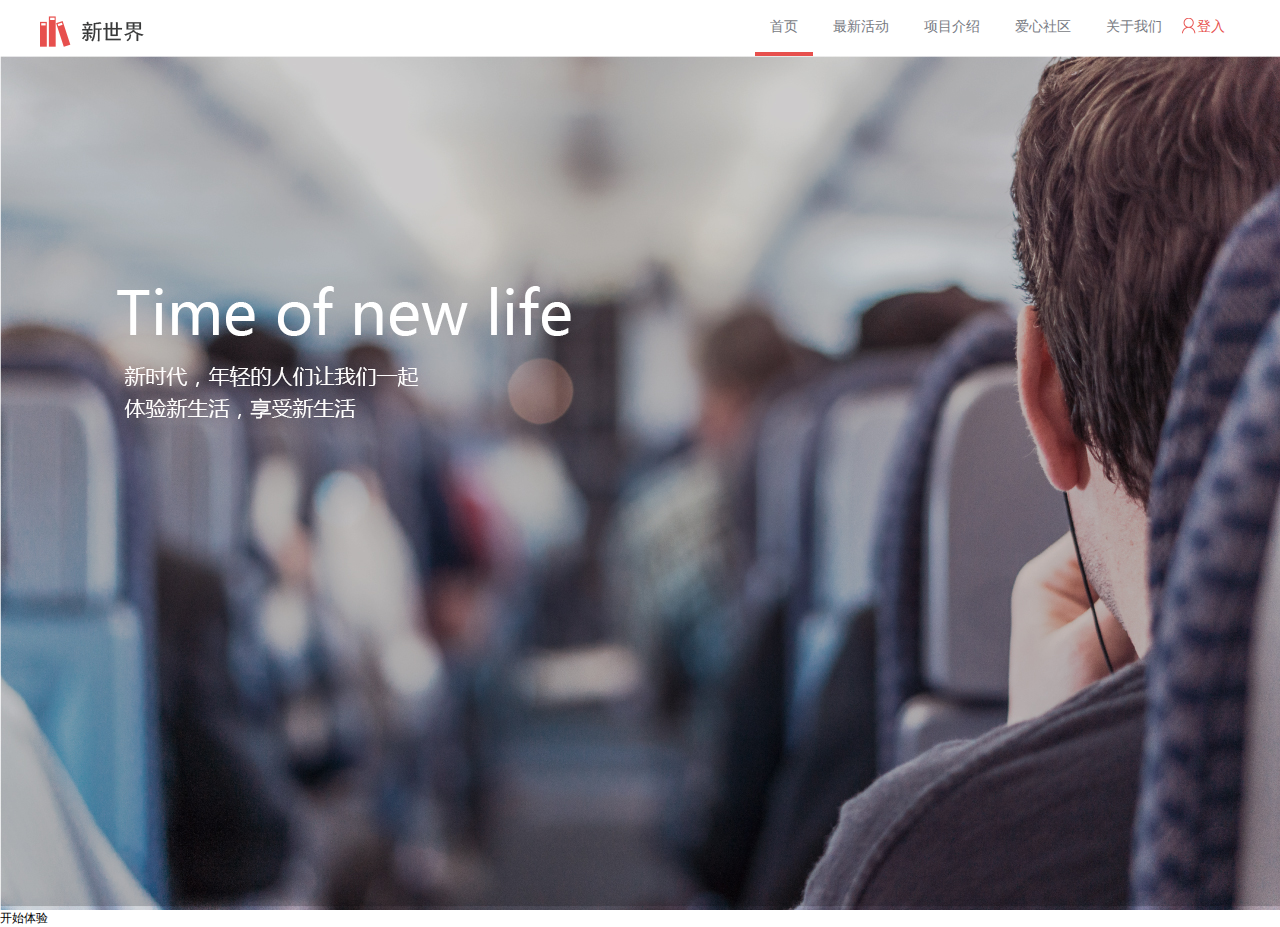
==== Task/seven/index.html @ 28fb1258 "重新提交" ====
<!DOCTYPE html PUBLIC "-//W3C//DTD XHTML 1.0 Transitional//EN" "http://www.w3.org/TR/xhtml1/DTD/xhtml1-transitional.dtd">
<html xmlns="http://www.w3.org/1999/xhtml" xml:lang="en">
<head>
	<meta http-equiv="Content-Type" content="text/html;charset=UTF-8">
	<title>task7</title>
	<link rel="stylesheet" href="css/index.css" type="text/css" />
	<link rel="stylesheet" href="css/reset.css" type="text/css" />
</head>
<body>
	<!-- 头部开始 -->
	<div class="thead">
		<h1>新世界</h1>
		<div class="nav">
			<ul>
				<li class="current"><a href="#">首页</a></li>
				<li><a href="#">最新活动</a></li>
				<li><a href="#">项目介绍</a></li>
				<li><a href="#">爱心社区</a></li>
				<li><a href="#">关于我们</a></li>
			</ul>
			<span><a href="#"><em></em>登入</a></span>
		</div>
	</div>
	<!-- 头部结束 -->
	<!-- banner开始 -->
	<div class="banner">
		<div class="pic"></div>
		<span>开始体验</span>
	</div>
	<!-- banner结束 -->
</body>
</html>
---- Task/seven/css/index.css ----
.thead{
	width: 1200px;
	height: 56px;
	margin: 0 auto;
}
.thead h1{
	width: 104px;
	height:31px;
	display: block;
	float: left;
	background: url(../img/logo.png) no-repeat;
	text-indent: -9999px;
	margin-top: 16px;
	cursor: pointer;
}
.thead .nav{
	float: right;
}
.thead ul{
	float: left;
	
}
.thead ul li{
	text-align: center;
	float: left;
	padding-left: 15px;
	padding-right: 15px;
	line-height: 40px;
	margin-top: 6px;
	padding-bottom: 6px;
	font-size: 14px;
	margin-left: 5px;
}
.thead ul li a{
	color: #787b83;
}
.thead .nav a:hover{
	color:#e7504d;
	text-decoration: none;
}
.thead ul .current{
	border-bottom: 4px solid #e7504d;
}
.thead span{
	float: right;
	text-align: center;
	float: left;
	margin-top: 6px;
	padding-left: 15px;
	padding-right: 15px;
	line-height: 40px;
	padding-bottom: 6px;
	font-size: 14px;
	margin-left: 5px;
	position: relative;
}
.thead span em{
	height: 17px;
	width: 14px;
	position: absolute;
	background: url(../img/sprint.png) no-repeat -110px -44px;
	top: 12px;
	right: 44px;

}
.thead span a{
	color: #e7504d;
}
/*头部结束*/
/*banner开始*/
.banner .pic{
	background: url(../img/banner.jpg) ;
	width: 100%;
	height:854px;

}
/*banner结束*/
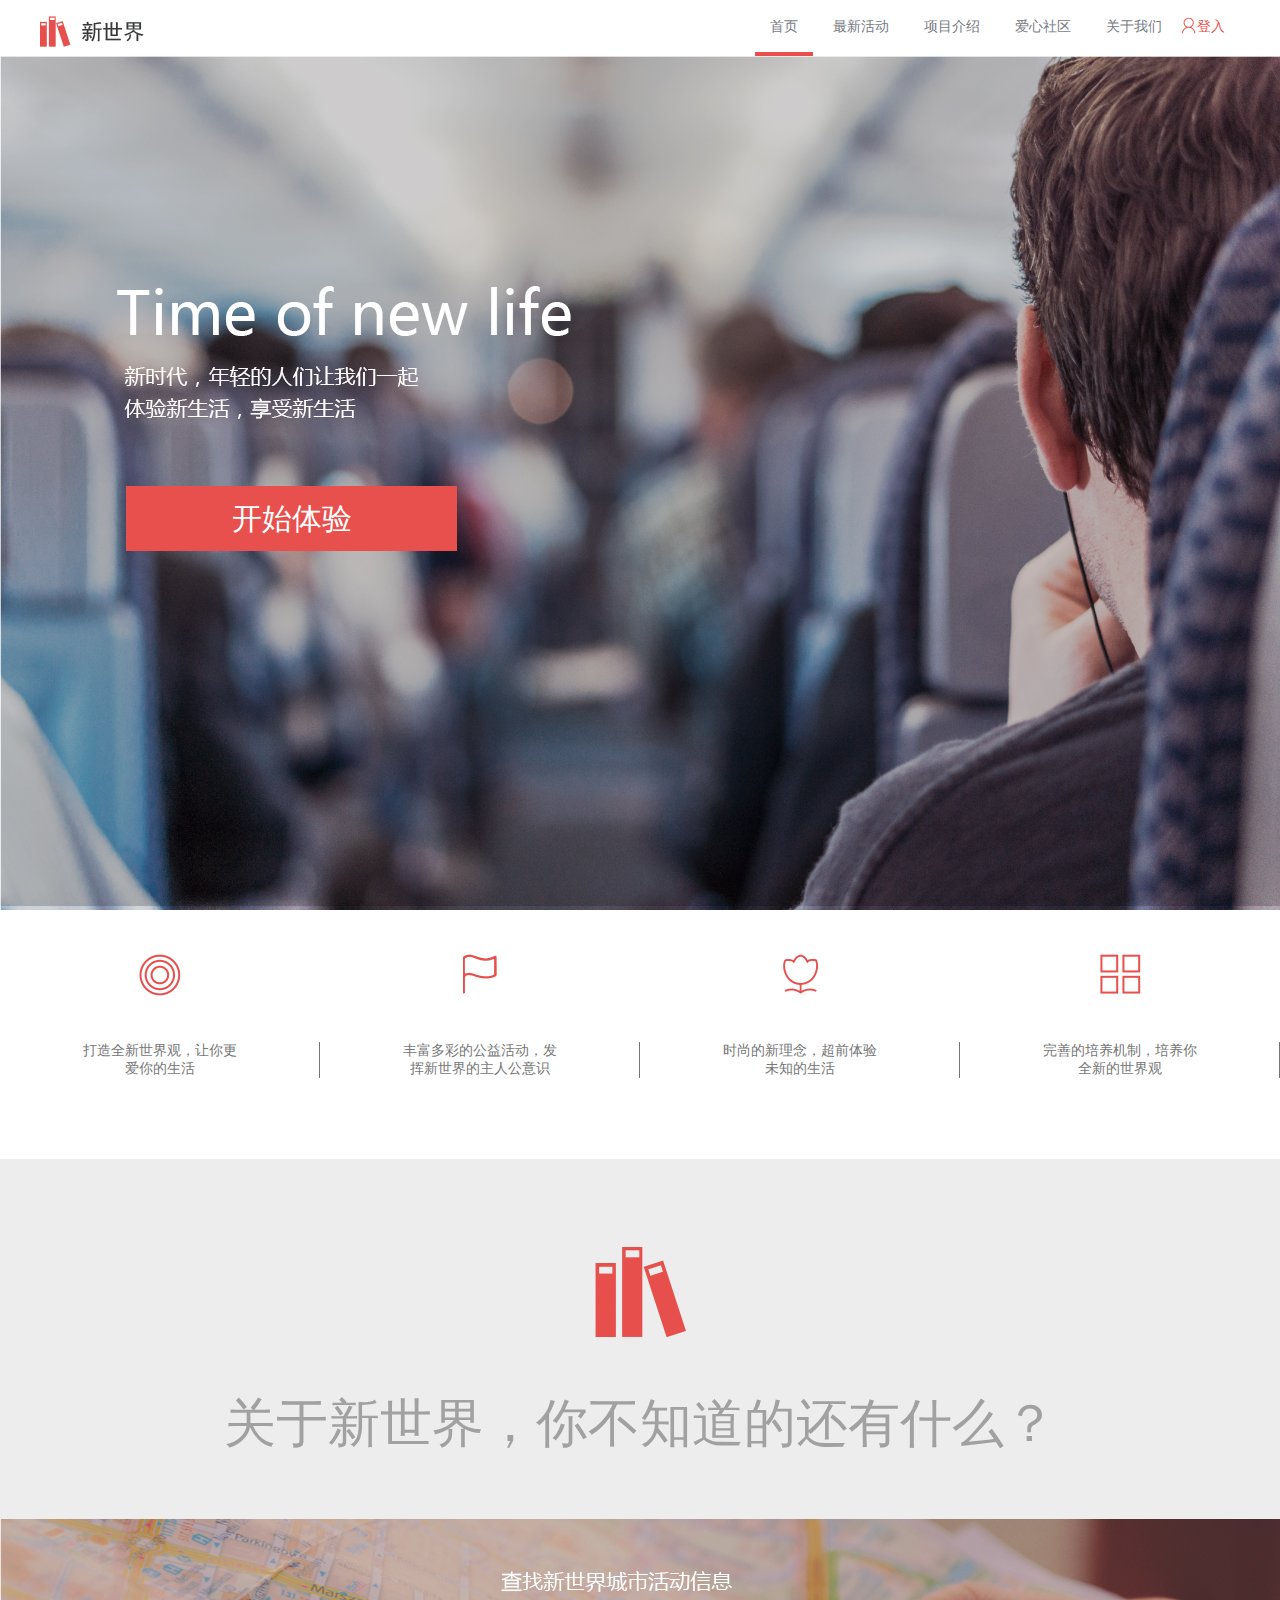
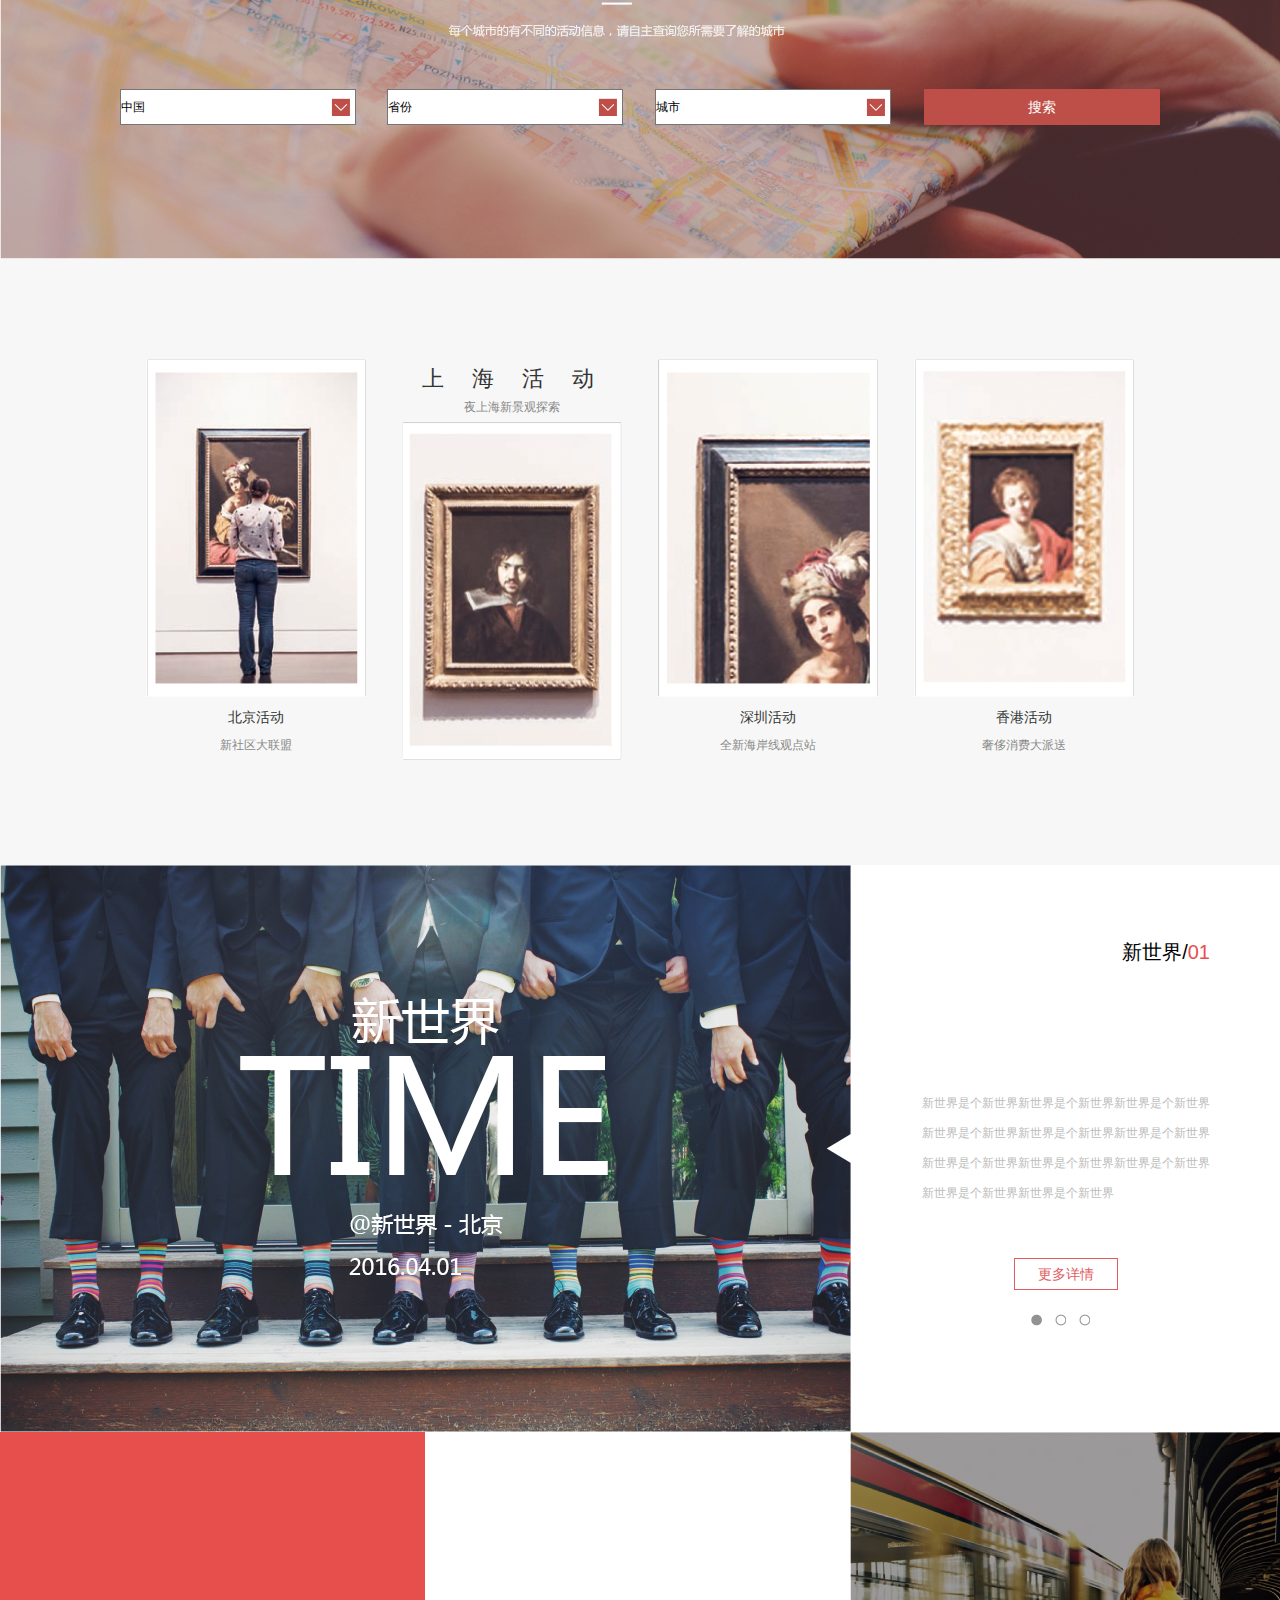
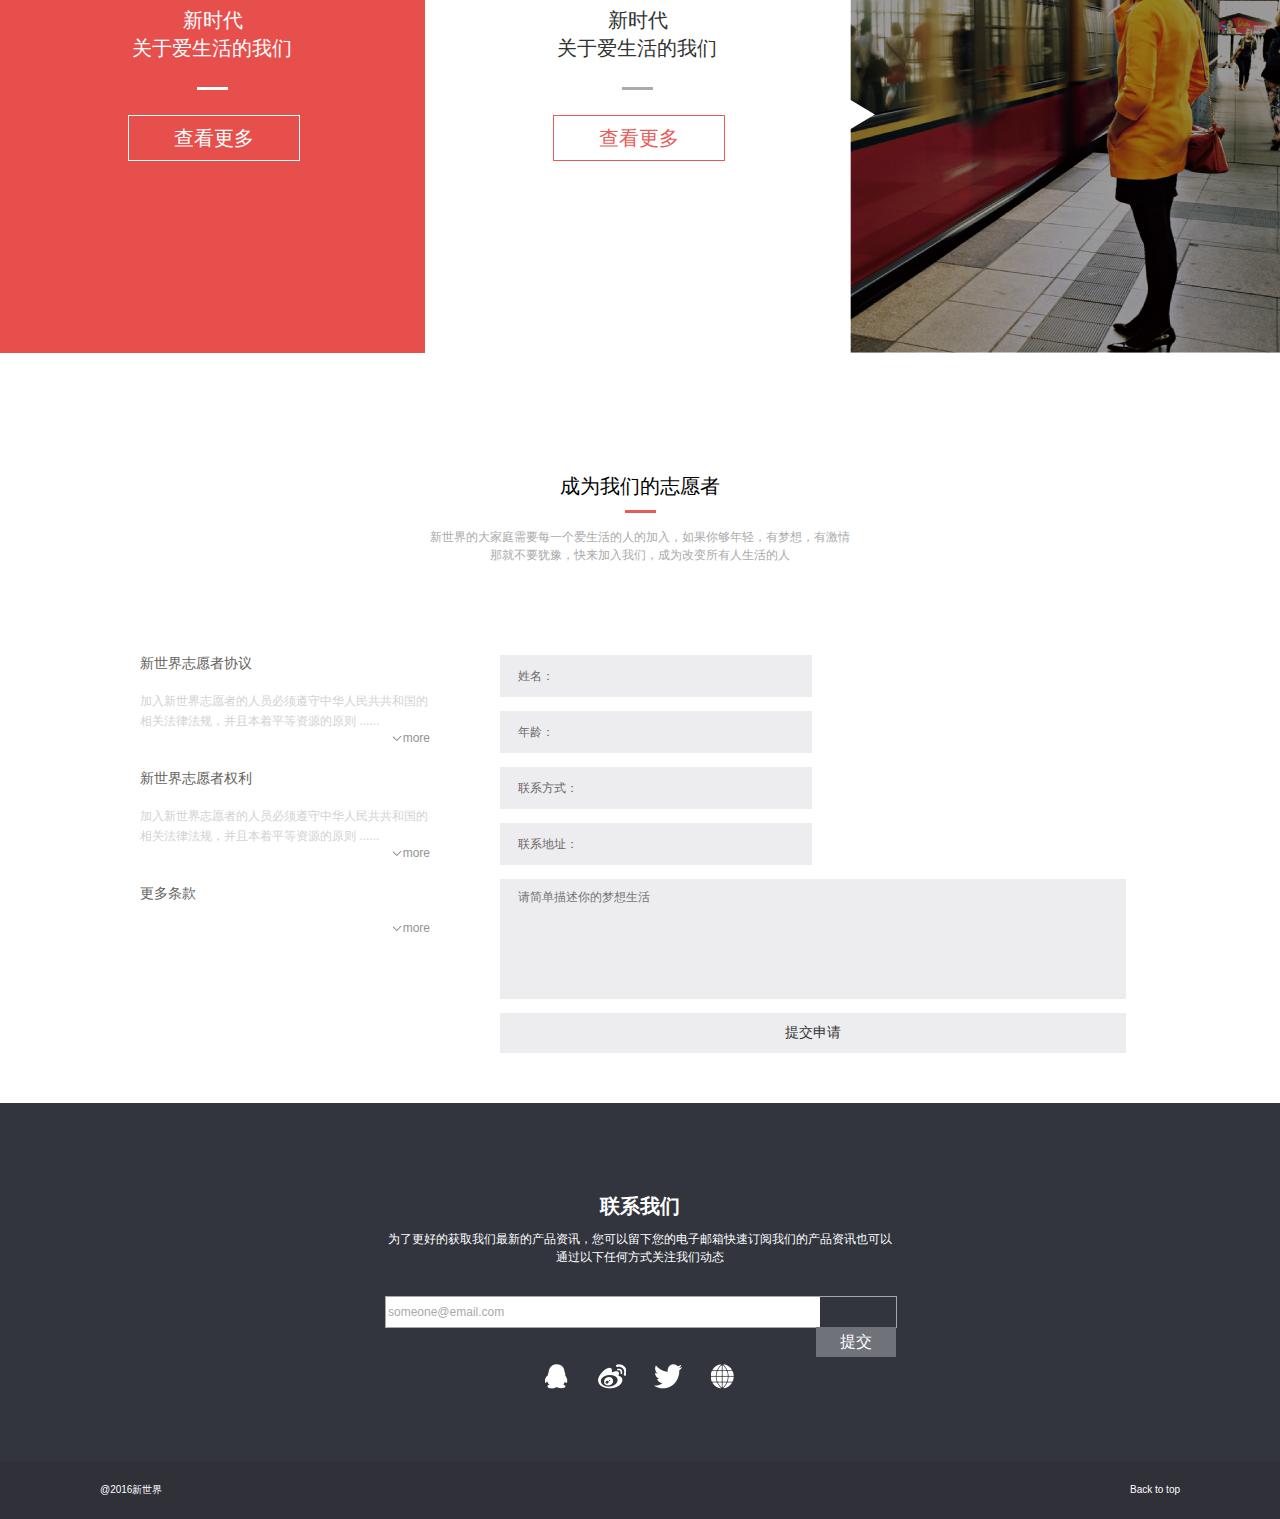
==== commit 4d6314b4: "任务七完成" ====
--- a/Task/seven/index.html
+++ b/Task/seven/index.html
@@ -12,21 +12,202 @@
 		<h1>新世界</h1>
 		<div class="nav">
 			<ul>
-				<li class="current"><a href="#">首页</a></li>
-				<li><a href="#">最新活动</a></li>
-				<li><a href="#">项目介绍</a></li>
-				<li><a href="#">爱心社区</a></li>
-				<li><a href="#">关于我们</a></li>
-			</ul>
-			<span><a href="#"><em></em>登入</a></span>
+				<li class="current"><a href="javascript:;">首页</a></li>
+				<li><a href="javascript:;">最新活动</a></li>
+				<li><a href="javascript:;">项目介绍</a></li>
+				<li><a href="javascript:;">爱心社区</a></li>
+				<li><a href="javascript:;">关于我们</a></li>
+			</ul>
+			<span><a href="javascript:;"><em></em>登入</a></span>
 		</div>
 	</div>
 	<!-- 头部结束 -->
 	<!-- banner开始 -->
 	<div class="banner">
 		<div class="pic"></div>
-		<span>开始体验</span>
+		<a href="javascript:;">开始体验</a>
 	</div>
 	<!-- banner结束 -->
+	<!-- 内容开始 -->
+	<div class="content">
+		<!-- 内容一开始 -->
+		<div class="contentOne">
+			<ul class="clearfix">
+				<li>
+					<em class="icon"></em>
+					<p>打造全新世界观，让你更爱你的生活</p>
+				</li>
+				<li>
+					<i class="icon"></i>
+					<p>丰富多彩的公益活动，发挥新世界的主人公意识</p>
+				</li>
+				<li>
+					<span class="icon"></span>
+					<p>时尚的新理念，超前体验未知的生活</p>
+				</li>
+				<li>
+					<b class="icon"></b>
+					<p>完善的培养机制，培养你全新的世界观</p>
+				</li>
+			</ul>
+		</div>
+		<!-- 内容一结束 -->
+		<!-- 内容二开始 -->
+		<div class="contentTwo">
+			<em></em>
+			<p>关于新世界，你不知道的还有什么？</p>
+		</div>
+		<!-- 内容二结束 -->
+		<!-- 内容三开始 -->
+		<div class="contentThree">
+			<form>
+				<select >
+					<option value="中国">中国</option>
+				</select>
+				<select >
+					<option value="省份">省份</option>
+					<option value="上海">上海</option>
+					<option value="天津">天津</option>
+					<option value="南京">南京</option>
+					<option value="北京">北京</option>
+					<option value="江苏">江苏</option>
+				</select>
+				<select>
+					<option value="城市">城市</option>
+				</select>
+				<span>搜索</span>
+			</form>
+		</div>
+		<!-- 内容三结束 -->
+		<!-- 内容四开始 -->
+		<div class="contentFour">
+			<ul class="clearfix">
+				<li>
+					<img src="img/pic4.jpg" width="220px" height="338px" alt="" />
+					<a href="javascript:;">北京活动</a>
+					<em>新社区大联盟</em>
+				</li>
+				<li class="shang">
+					
+					<a href="javascript:;">上海活动</a>
+					<em>夜上海新景观探索</em>
+					<img src="img/pic3.jpg" width="220px" height="338px" alt="" />
+					
+				</li>
+				<li>
+					<img src="img/pic2.jpg" width="220px" height="338px" alt="" />
+					<a href="javascript:;">深圳活动</a>
+					<em>全新海岸线观点站</em>
+				</li>
+				<li>
+					<img src="img/pic1.jpg" width="220px" height="338px" alt="" />
+					<a href="javascript:;">香港活动</a>
+					<em>奢侈消费大派送</em>
+				</li>
+			</ul>
+		</div>
+		<!-- 内容四结束 -->
+		<!-- 内容五开始 -->
+		<div class="contentFive">
+			<div class="pic"></div>
+			<div class="more">
+				<h3>新世界/<span>01</span></h3>
+				<p>新世界是个新世界新世界是个新世界新世界是个新世界
+				新世界是个新世界新世界是个新世界新世界是个新世界
+				新世界是个新世界新世界是个新世界新世界是个新世界
+				新世界是个新世界新世界是个新世界</p>
+				<a href="javascript:;">更多详情</a>
+				<ul class="clearfix">
+					<li class="current"></li>
+					<li></li>
+					<li></li>
+				</ul>
+				<i></i>
+			</div>
+		</div>
+		<!-- 任务五结束 -->
+		<!-- 内容六开始 -->
+		<div class="contentSix">
+			<ul>
+				<li>
+					<p>新时代</p>
+					<span>关于爱生活的我们</span>
+					<em></em>
+					<a href="javascript:;">查看更多</a>
+				</li>
+				<li class="white">
+					<p>新时代</p>
+					<span>关于爱生活的我们</span>
+					<em></em>
+					<a href="javascript:;">查看更多</a>
+				</li>
+			</ul>
+			<div class="rightPic">
+				<em></em>
+			</div>
+		</div>
+		<!-- 内容六结束 -->
+		<!-- 内容七开始 -->
+		<div class="contentSeven">
+			<div class="top">
+				<h3>成为我们的志愿者</h3>
+				<em></em>
+				<p>新世界的大家庭需要每一个爱生活的人的加入，如果你够年轻，有梦想，有激情</p>
+				<p>那就不要犹豫，快来加入我们，成为改变所有人生活的人</p>
+			</div>
+			<div class="left">
+				<ul>
+					<li class="clearfix">
+						<span>新世界志愿者协议</span>
+						<p>加入新世界志愿者的人员必须遵守中华人民共共和国的
+						相关法律法规，并且本着平等资源的原则 ......</p>
+						<a href="javascript:;"><i></i>more</a>
+					</li>
+					<li class="clearfix">
+						<span>新世界志愿者权利</span>
+						<p>加入新世界志愿者的人员必须遵守中华人民共共和国的
+						相关法律法规，并且本着平等资源的原则 ......</p>
+						<a href="javascript:;"><i></i>more</a>
+					</li>
+					<li class="clearfix">
+						<span>更多条款</span>
+						<a href="javascript:;"><i></i>more</a>
+					</li>
+				</ul>
+			</div>
+			<div class="right">
+				<input type="text" value="姓名：" />
+				<input type="text" value="年龄：" />
+				<input type="text" value="联系方式：" />
+				<input type="text" value="联系地址：" />
+				<textarea name="" id="" cols="30" rows="10" placeholder="请简单描述你的梦想生活"></textarea>
+				<button>提交申请</button>
+			</div>
+		</div>
+		<!-- 内容七结束 -->
+	</div>
+	<!-- 内容结束 -->
+	<!-- 底部开始 -->
+	<div class="tfoot">
+		<div class="contact">
+			<h4>联系我们</h4>
+			<p>为了更好的获取我们最新的产品资讯，您可以留下您的电子邮箱快速订阅我们的产品资讯也可以通过以下任何方式关注我们动态</p>
+			<div class="email">
+				<input type="text" value="someone@email.com"/>
+				<button>提交</button>
+			</div>
+			<ul class="clearfix">
+				<li class="qq"></li>
+				<li class="sina"></li>
+				<li class="bird"></li>
+				<li class="inter"></li>
+			</ul>
+		</div>
+		<div class="tfootT">
+			<a href="javascript:;">@2016新世界</a>
+			<strong>Back to top</strong>
+		</div>
+	</div>
+	<!-- 底部结束 -->
 </body>
 </html>--- a/Task/seven/css/index.css
+++ b/Task/seven/css/index.css
@@ -68,10 +68,485 @@
 }
 /*头部结束*/
 /*banner开始*/
+.banner{
+	width: 1280px;
+	height: 854px;
+	margin: 0 auto;
+	position: relative;
+	margin-bottom:44px;
+}
 .banner .pic{
 	background: url(../img/banner.jpg) ;
 	width: 100%;
 	height:854px;
+}
+.banner a{
+	width: 331px;
+	height:65px;
+	position: absolute;
+	line-height: 65px;
+	text-align: center;
+	background: #e7504d;
+	font-size: 30px;
+	color:#fff;
+	top: 430px;
+	left: 126px; 
+}
+/*banner结束*/
+/*内容开始*/
+.content{
+	width: 1280px;
+	margin: 0 auto;
+}
+/*内容一开始*/
+.contentOne{
+	width: 1280px;
+	height: 205px;
 
 }
-/*banner结束*/+.contentOne ul{
+	width: 1280px;
+}
+.contentOne ul li{
+	float: left;
+	width: 320px;
+}
+.contentOne ul li .icon{
+	display: block;
+	margin: 0 auto;
+	cursor: pointer;
+}
+.contentOne ul li em{
+	width: 42px;
+	height:42px;
+	background: url(../img/sprint.png) 0 0; 
+}
+.contentOne ul li i{
+	width: 35px;
+	height:40px;
+	padding-bottom: 2px;
+	background: url(../img/sprint.png) -44px 0; 
+}
+.contentOne ul li span{
+	width: 35px;
+	height:40px;
+	padding-bottom: 2px;
+	background: url(../img/sprint.png) -80px 0; 
+}
+.contentOne ul li b{
+	width: 41px;
+	height:40px;
+	padding-bottom: 2px;
+	background: url(../img/sprint.png) -117px 0; 
+}
+.contentOne ul li p{
+	margin: 0 auto;
+	padding:0 82px;
+	width: 154px;
+	margin-top: 46px;
+	text-align: center;
+	font-size: 14px;
+	color: #767777;
+	border-right: 1px solid #777778;
+}
+/*内容一结束*/
+/*内容二开始*/
+.contentTwo{
+	width: 1280px;
+	background: #ededed;
+	height: 272px;
+	padding-top: 88px;
+}
+.contentTwo em{
+	display: block;
+	width: 91px;
+	height:92px;
+	margin: 0 auto 50px;
+	background: url(../img/sprint.png) 0 -69px;
+}
+.contentTwo p{
+	font-size: 52px;
+	color: #a1a1a1;
+	text-align: center;
+}
+/*内容二结束*/
+/*内容三开始*/
+.contentThree{
+	height: 340px;
+	width: 1280px;
+	margin: 0 auto;
+	background: url(../img/search.jpg);
+}
+.contentThree form{
+	padding: 170px 0 0 120px;
+}
+.contentThree select{
+	height: 36px;
+	width: 236px;
+	margin-right: 28px;
+	-webkit-appearance: none;
+	background: url(../img/click.jpg) right center no-repeat #fff;
+	background-position: 210px;
+}
+.contentThree span{
+	display: inline-block;
+	width: 236px;
+	height:36px;
+	background: #be4f48;
+	float: right;
+	margin-right: 120px;
+	color: #fff;
+	font-size: 14px;
+	text-align: center;
+	line-height: 36px;
+	cursor: pointer;
+}
+/*内容三结束*/
+/*内容四开始*/
+.contentFour{
+	height: 406px;
+	background: #f7f7f7;
+	width: 1024px;
+	padding: 100px 110px 100px 146px ;
+}
+.contentFour ul li{
+	float: left;
+	width: 220px;
+	margin-right: 36px;
+}
+.contentFour ul li a{
+	display: block;
+	font-size: 14px;
+	color: #323333;
+	text-align: center;
+	line-height: 40px;
+}
+.contentFour .shang a{
+	display: inline-block;
+	font-size: 22px;
+	letter-spacing:28px;
+	margin: 0 0 0 20px;
+}
+.contentFour ul li em{
+	display: block;
+	text-align: center;
+	color: #898989;
+	margin-bottom: 6px;
+}
+/*内容四结束*/
+/*内容五开始*/
+.contentFive{
+	width: 1280px;
+	height:567px;
+}
+.contentFive .pic{
+	height: 567px;
+	width: 852px;
+	background: url(../img/newWorld.png) no-repeat;
+	float: left;
+}
+.contentFive .more{
+	float: right;
+	width: 288px;
+	padding:74px 70px;
+	position: relative; 
+}
+.contentFive .more h3{
+	font-size: 20px;
+	text-align: right;
+	margin-bottom: 122px;
+	font-weight: normal;
+}
+.contentFive .more h3 span{
+	color: #e74f4d;
+}
+.contentFive .more p{
+	color:#bdbdbd;
+	line-height: 30px;
+}
+.contentFive .more a{
+	display: block;
+	margin: 50px auto 24px;
+	border: 1px solid #e25d60;
+	height: 30px;
+	width:102px;
+	color: #e25c60;
+	line-height: 30px;
+	text-align: center;
+	font-size: 14px;
+}
+.contentFive .more ul{
+	margin: 0 auto;
+	width: 72px;
+}
+.contentFive .more ul li{
+	width: 12px;
+	height: 12px;
+	background: url(../img/sprint.png) no-repeat -170px 0;
+	float: left;
+	margin-right: 12px;
+	cursor: pointer;
+}
+.contentFive .more ul .current{
+	background: url(../img/sprint.png) no-repeat -158px 0;
+}
+.contentFive .more i {
+	width: 26px;
+	height:31px;
+	position: absolute;
+	top: 268px;
+	left: -26px;
+	background: url(../img/sprint.png) no-repeat -183px 0;
+}
+/*内容五结束*/
+/*内容六开始*/
+.contentSix {
+	width: 1280px;
+	height: 521px;
+}
+.contentSix ul{
+	width: 850px;
+	float: left;
+}
+.contentSix ul li{
+	float: left;
+	padding: 173px 128px 0;
+	width: 169px;
+	background: #e74f4d;
+	height: 348px;
+	font-size: 20px;
+	color: #fff;
+}
+.contentSix ul li p{
+	text-align: center;
+	line-height: 30px;
+
+}
+.contentSix ul li span{
+	margin: 0 4px;
+}
+.contentSix ul li em{
+	display: block;
+	height: 3px;
+	width: 31px;
+	background: #fff;
+	margin: 25px auto;
+}
+.contentSix ul li a{
+	display: block;
+	color: #fff;
+	border:1px solid #fff;
+	width: 170px;
+	height: 44px;
+	line-height: 44px;
+	text-align: center;
+}
+.contentSix .white{
+	background:#fff;
+	color: #323333;
+}
+.contentSix .white em{
+	background: #ababab;
+}
+.contentSix .white a{
+	border:1px solid #e95b58;
+	color: #e95b58;
+}
+.contentSix .rightPic{
+	float: right;
+	width: 430px;
+	height: 521px;
+	background: url(../img/newWorld2.jpg);
+	position: relative;
+}
+.contentSix .rightPic em{
+	width: 26px;
+	height: 31px;
+	position: absolute;
+	top: 268px;
+	left: 0px;
+	background: url(../img/sprint.png) no-repeat -128px -50px;
+}
+/*内容六结束*/
+/*内容七开始*/
+.contentSeven{
+	height: 750px;
+	width: 1000px;
+	padding: 0 140px;
+}
+.contentSeven .top{
+	height:182px;
+	padding-top: 120px;
+
+}
+.contentSeven .top h3{
+	font-size: 20px;
+	font-weight: normal;
+	text-align: center;
+}
+.contentSeven .top em{
+	display: block;
+	height: 3px;
+	width: 31px;
+	background: #e95b58;
+	margin: 10px auto 15px;
+}
+.contentSeven .top p{
+	text-align: center;
+	line-height: 18px;
+	color: #aaaaaa;
+}
+.contentSeven .left{
+	float: left;
+	width: 290px;
+} 
+.contentSeven .left ul{
+	width: 290px;
+}
+.contentSeven .left ul li{
+	margin-bottom:25px;
+}
+.contentSeven .left ul li span{
+	font-size: 14px;
+	color: #666160;
+	margin-bottom: 27px;
+	display: block;
+	margin-bottom: 18px;
+}
+.contentSeven .left ul li p{
+	line-height: 20px;
+	color: #d2d2d2;
+}
+.contentSeven .left ul li a{
+	float: right;
+	color: #959291;
+}
+.contentSeven .left ul li i{
+	height: 6px;
+	width: 10px;
+	display: inline-block;
+	background: url(../img/sprint.png) no-repeat -160px -33px;
+}
+.contentSeven .right{
+	float: right;
+	width: 640px;
+} 
+.contentSeven .right input {
+	width:292px;
+	margin-bottom: 14px;
+	margin-right: 8px;
+	background: #edecee;
+	border: 0;
+	height:40px;
+	color:#6c6868;
+	padding-left: 18px;
+}
+.contentSeven .right textarea{
+	 resize : none;
+	 width: 590px;
+	 border: 0;
+	 background: #edecee;
+	 height:100px;
+	 color:#6c6868;
+	 padding: 10px 18px;
+	 margin-bottom: 14px;
+}
+.contentSeven .right button{
+	font-size: 14px;
+	color:#323333;
+	width: 626px;
+	height: 40px;
+	background: #edecee;
+}
+/*内容七结束*/
+/*内容结束*/
+/*底部开始*/
+.tfoot{
+	/*width: 1280px;*/
+	height: 416px;
+	background: #32353e;
+	margin: 0 auto;
+}
+.tfoot .contact{
+	width: 510px;
+	margin: 0 auto;
+	padding-top: 90px;
+	height: 268px;
+	color: #fff;
+}
+.tfoot .contact h4{
+	font-size: 20px;
+	text-align: center;
+	margin-bottom: 10px;
+}
+.tfoot .contact p{
+	line-height: 18px;
+	text-align: center;
+}
+.tfoot .contact .email{
+	width: 510px;
+	height: 30px;
+	border: 1px solid #a5a7aa;
+	margin: 30px 0 36px;
+}
+.tfoot .contact .email input{
+	height: 28px;
+	color: #aaaaaa;
+	width: 430px;
+	border: 0;
+	float: left;
+}
+.tfoot .contact .email button{
+	width: 80px;
+	height: 30px;
+	float: right;
+	border: 0;
+	background: #6f7278;
+	color: #fff;
+	font-size: 16px;
+	line-height: 30px;
+}
+.tfoot .contact ul{
+	width: 190px;
+	margin: 0 auto;
+}
+.tfoot .contact ul li{
+	float: left;
+	height: 25px;
+	margin-left: 28px;
+}
+.tfoot .contact ul .qq{
+	width: 24px;
+	background: url(../img/sprint.png) no-repeat -86px -43px;
+	margin-left: 0px;
+}
+.tfoot .contact ul .sina{
+	width: 29px;
+	background: url(../img/sprint.png) no-repeat -54px -43px;
+}
+.tfoot .contact ul .bird{
+	width: 29px;
+	background: url(../img/sprint.png) no-repeat 0px -43px;
+}
+.tfoot .contact ul .inter{
+	width: 24px;
+	background: url(../img/sprint.png) no-repeat -31px -43px;
+}
+.tfoot .tfootT{
+ 	height:58px;
+ 	background: #2f3038;
+ 	padding: 0 100px;
+ 	color: #fff; 
+ 	line-height: 58px;
+ 	font-size: 10px;
+}
+.tfoot .tfootT a{
+	float: left;
+	color: #fff;
+}
+.tfoot .tfootT strong{
+	float: right;
+	font-weight:  normal;
+	cursor: pointer;
+}
+/*底部结束*/